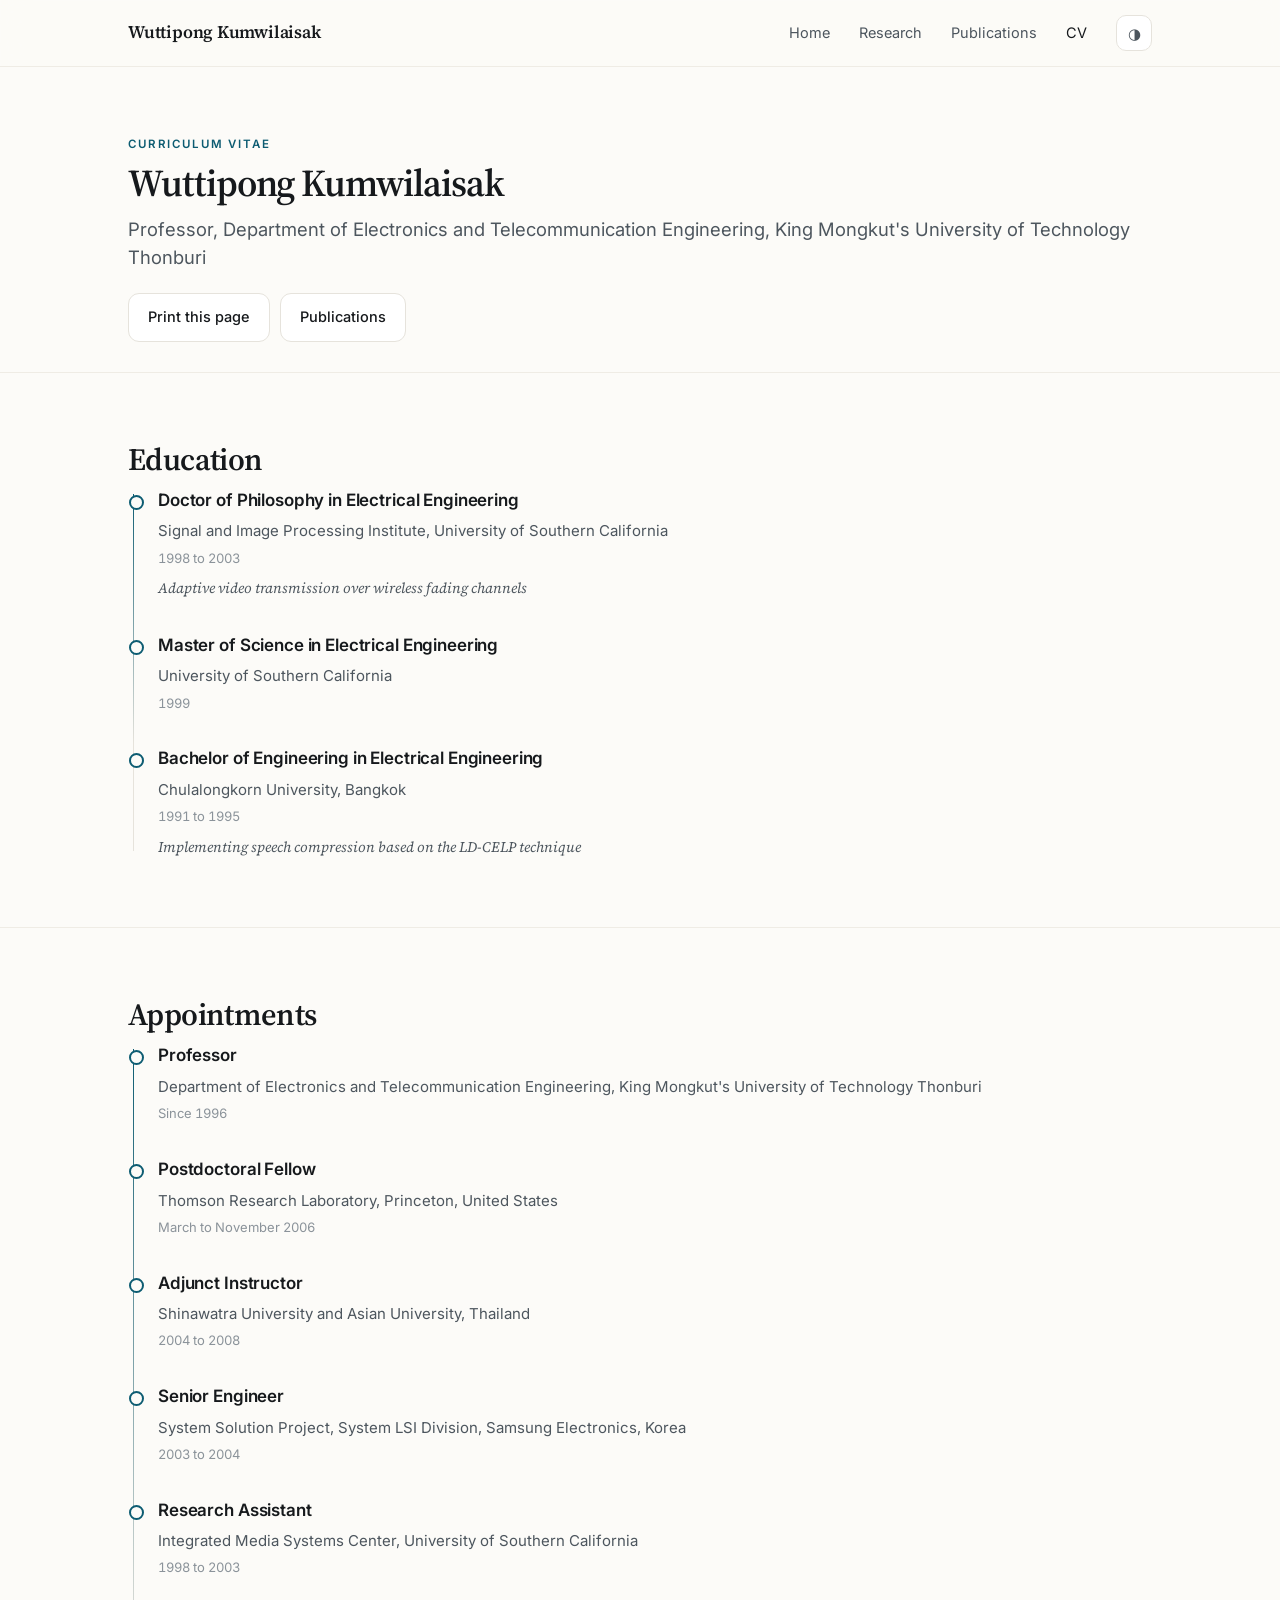
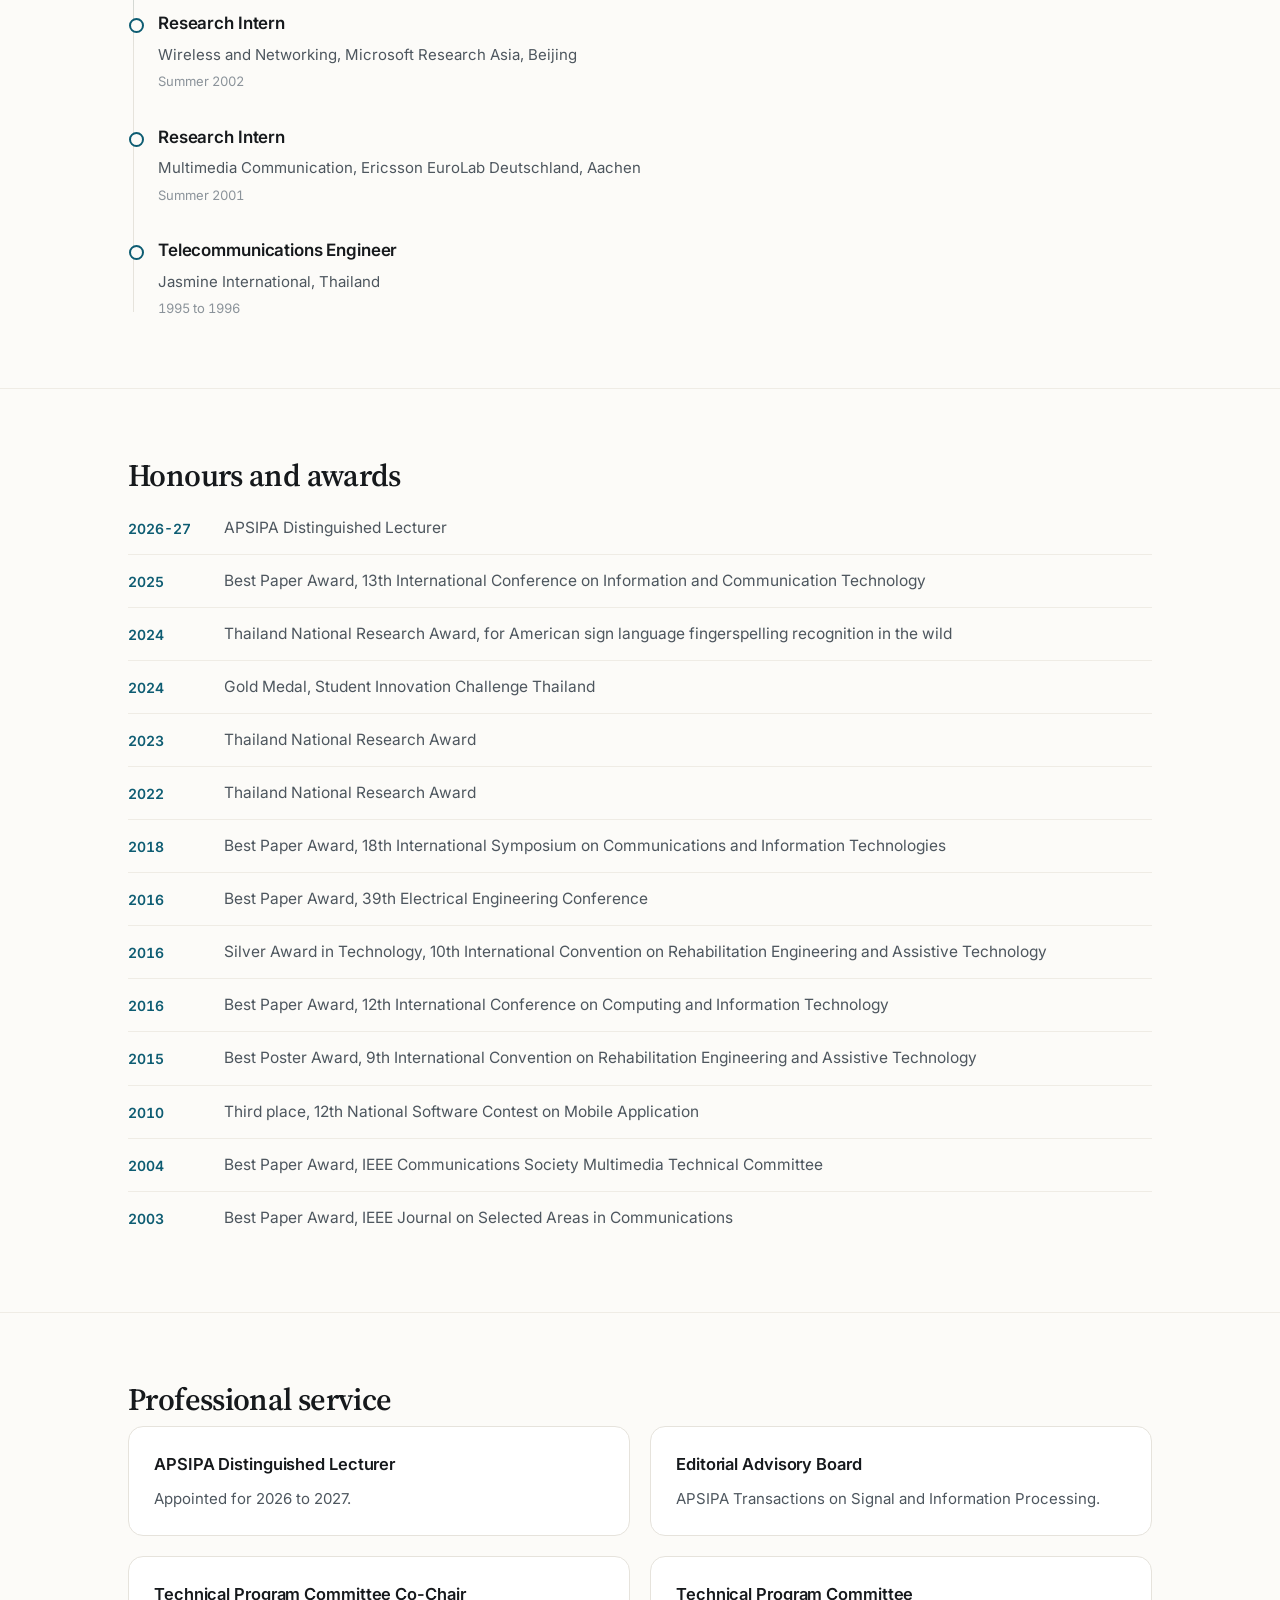
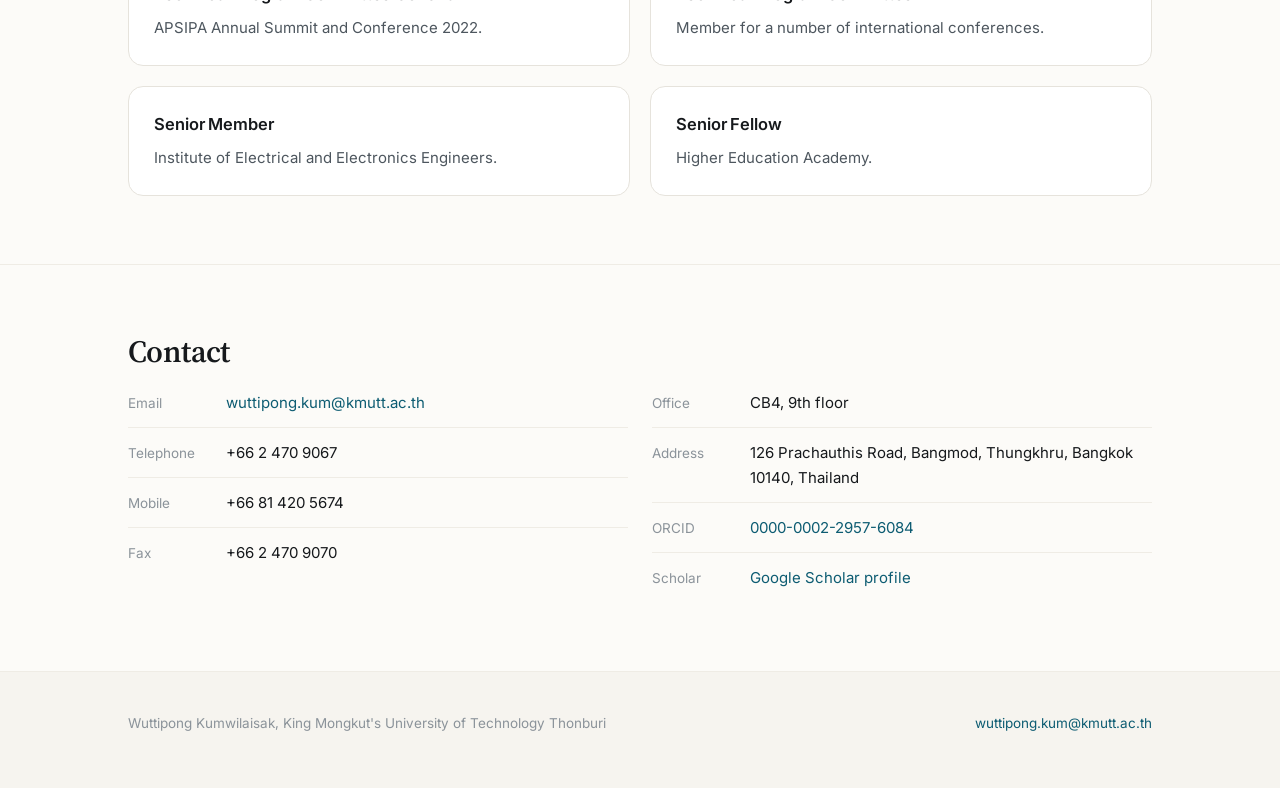
==== cv.html @ a3a4c325 "Personal academic website Four static pages with no build step. Home, research, publications and cur" ====
<!doctype html>
<html lang="en">
<head>
<meta charset="utf-8">
<meta name="viewport" content="width=device-width, initial-scale=1">
<meta name="author" content="Wuttipong Kumwilaisak">
<link rel="preconnect" href="https://fonts.googleapis.com">
<link rel="preconnect" href="https://fonts.gstatic.com" crossorigin>
<link href="https://fonts.googleapis.com/css2?family=Inter:wght@400;500;600&family=Source+Serif+4:opsz,wght@8..60,400;8..60,600&display=swap" rel="stylesheet">
<link rel="stylesheet" href="css/style.css">
<script src="js/site.js"></script>
<title>Curriculum vitae | Wuttipong Kumwilaisak</title>
<meta name="description" content="Education, appointments, honours and professional service of Wuttipong Kumwilaisak.">
</head>
<body>
<nav class="nav">
  <div class="wrap">
    <a class="brand" href="index.html">Wuttipong Kumwilaisak</a>
    <div class="menu">
      <a class="link" href="index.html">Home</a>
      <a class="link" href="research.html">Research</a>
      <a class="link" href="publications.html">Publications</a>
      <a class="link" href="cv.html">CV</a>
    </div>
    <button class="iconbtn navtoggle" aria-label="Menu">&#9776;</button>
    <button class="iconbtn" onclick="toggleTheme()" aria-label="Switch theme">&#9681;</button>
  </div>
</nav>

<section style="border-top:0;padding-bottom:30px">
  <div class="wrap">
    <div class="eyebrow">Curriculum vitae</div>
    <h1 style="font-size:38px;margin:10px 0 12px">Wuttipong Kumwilaisak</h1>
    <p class="role">Professor, Department of Electronics and Telecommunication Engineering,
    King Mongkut's University of Technology Thonburi</p>
    <div class="cta"><a class="btn" href="javascript:window.print()">Print this page</a>
      <a class="btn" href="publications.html">Publications</a></div>
  </div>
</section>

<section>
  <div class="wrap">
    <h2>Education</h2>
    <div class="tl">
      <div class="tl-item reveal"><h3>Doctor of Philosophy in Electrical Engineering</h3>
        <div class="where">Signal and Image Processing Institute, University of Southern California</div>
        <div class="when">1998 to 2003</div>
        <div class="note">Adaptive video transmission over wireless fading channels</div></div>
      <div class="tl-item reveal"><h3>Master of Science in Electrical Engineering</h3>
        <div class="where">University of Southern California</div><div class="when">1999</div></div>
      <div class="tl-item reveal"><h3>Bachelor of Engineering in Electrical Engineering</h3>
        <div class="where">Chulalongkorn University, Bangkok</div><div class="when">1991 to 1995</div>
        <div class="note">Implementing speech compression based on the LD-CELP technique</div></div>
    </div>
  </div>
</section>

<section>
  <div class="wrap">
    <h2>Appointments</h2>
    <div class="tl">
      <div class="tl-item reveal"><h3>Professor</h3>
        <div class="where">Department of Electronics and Telecommunication Engineering, King Mongkut's University of Technology Thonburi</div>
        <div class="when">Since 1996</div></div>
      <div class="tl-item reveal"><h3>Postdoctoral Fellow</h3>
        <div class="where">Thomson Research Laboratory, Princeton, United States</div>
        <div class="when">March to November 2006</div></div>
      <div class="tl-item reveal"><h3>Adjunct Instructor</h3>
        <div class="where">Shinawatra University and Asian University, Thailand</div>
        <div class="when">2004 to 2008</div></div>
      <div class="tl-item reveal"><h3>Senior Engineer</h3>
        <div class="where">System Solution Project, System LSI Division, Samsung Electronics, Korea</div>
        <div class="when">2003 to 2004</div></div>
      <div class="tl-item reveal"><h3>Research Assistant</h3>
        <div class="where">Integrated Media Systems Center, University of Southern California</div>
        <div class="when">1998 to 2003</div></div>
      <div class="tl-item reveal"><h3>Research Intern</h3>
        <div class="where">Wireless and Networking, Microsoft Research Asia, Beijing</div>
        <div class="when">Summer 2002</div></div>
      <div class="tl-item reveal"><h3>Research Intern</h3>
        <div class="where">Multimedia Communication, Ericsson EuroLab Deutschland, Aachen</div>
        <div class="when">Summer 2001</div></div>
      <div class="tl-item reveal"><h3>Telecommunications Engineer</h3>
        <div class="where">Jasmine International, Thailand</div><div class="when">1995 to 1996</div></div>
    </div>
  </div>
</section>

<section>
  <div class="wrap">
    <h2>Honours and awards</h2>
    <ul class="awards">
      <li><span class="yr">2026-27</span><span class="what">APSIPA Distinguished Lecturer</span></li>
      <li><span class="yr">2025</span><span class="what">Best Paper Award, 13th International Conference on Information and Communication Technology</span></li>
      <li><span class="yr">2024</span><span class="what">Thailand National Research Award, for American sign language fingerspelling recognition in the wild</span></li>
      <li><span class="yr">2024</span><span class="what">Gold Medal, Student Innovation Challenge Thailand</span></li>
      <li><span class="yr">2023</span><span class="what">Thailand National Research Award</span></li>
      <li><span class="yr">2022</span><span class="what">Thailand National Research Award</span></li>
      <li><span class="yr">2018</span><span class="what">Best Paper Award, 18th International Symposium on Communications and Information Technologies</span></li>
      <li><span class="yr">2016</span><span class="what">Best Paper Award, 39th Electrical Engineering Conference</span></li>
      <li><span class="yr">2016</span><span class="what">Silver Award in Technology, 10th International Convention on Rehabilitation Engineering and Assistive Technology</span></li>
      <li><span class="yr">2016</span><span class="what">Best Paper Award, 12th International Conference on Computing and Information Technology</span></li>
      <li><span class="yr">2015</span><span class="what">Best Poster Award, 9th International Convention on Rehabilitation Engineering and Assistive Technology</span></li>
      <li><span class="yr">2010</span><span class="what">Third place, 12th National Software Contest on Mobile Application</span></li>
      <li><span class="yr">2004</span><span class="what">Best Paper Award, IEEE Communications Society Multimedia Technical Committee</span></li>
      <li><span class="yr">2003</span><span class="what">Best Paper Award, IEEE Journal on Selected Areas in Communications</span></li>
    </ul>
  </div>
</section>

<section>
  <div class="wrap">
    <h2>Professional service</h2>
    <div class="grid2">
      <div class="card reveal"><h3>APSIPA Distinguished Lecturer</h3><p>Appointed for 2026 to 2027.</p></div>
      <div class="card reveal"><h3>Editorial Advisory Board</h3><p>APSIPA Transactions on Signal and Information Processing.</p></div>
      <div class="card reveal"><h3>Technical Program Committee Co-Chair</h3><p>APSIPA Annual Summit and Conference 2022.</p></div>
      <div class="card reveal"><h3>Technical Program Committee</h3><p>Member for a number of international conferences.</p></div>
      <div class="card reveal"><h3>Senior Member</h3><p>Institute of Electrical and Electronics Engineers.</p></div>
      <div class="card reveal"><h3>Senior Fellow</h3><p>Higher Education Academy.</p></div>
    </div>
  </div>
</section>

<section>
  <div class="wrap">
    <h2>Contact</h2>
    <div class="contact-grid">
      <div>
        <div class="kv"><span class="k">Email</span><span class="v"><a href="mailto:wuttipong.kum@kmutt.ac.th">wuttipong.kum@kmutt.ac.th</a></span></div>
        <div class="kv"><span class="k">Telephone</span><span class="v">+66 2 470 9067</span></div>
        <div class="kv"><span class="k">Mobile</span><span class="v">+66 81 420 5674</span></div>
        <div class="kv"><span class="k">Fax</span><span class="v">+66 2 470 9070</span></div>
      </div>
      <div>
        <div class="kv"><span class="k">Office</span><span class="v">CB4, 9th floor</span></div>
        <div class="kv"><span class="k">Address</span><span class="v">126 Prachauthis Road, Bangmod, Thungkhru, Bangkok 10140, Thailand</span></div>
        <div class="kv"><span class="k">ORCID</span><span class="v"><a href="https://orcid.org/0000-0002-2957-6084" target="_blank" rel="noopener">0000-0002-2957-6084</a></span></div>
        <div class="kv"><span class="k">Scholar</span><span class="v"><a href="https://scholar.google.com/citations?user=QSeweikAAAAJ&amp;hl=en" target="_blank" rel="noopener">Google Scholar profile</a></span></div>
      </div>
    </div>
  </div>
</section>

<footer>
  <div class="wrap">
    <span>Wuttipong Kumwilaisak, King Mongkut's University of Technology Thonburi</span>
    <span><a href="mailto:wuttipong.kum@kmutt.ac.th">wuttipong.kum@kmutt.ac.th</a></span>
  </div>
</footer>

</body>
</html>
---- css/style.css ----
/* Wuttipong Kumwilaisak, personal academic site.
   Editorial in feel. One accent colour, a warm paper ground, hairline rules,
   and type that carries the hierarchy so the page needs very little decoration. */

:root {
  --paper:      #fcfbf8;
  --paper-2:    #f6f4ef;
  --surface:    #ffffff;
  --ink:        #16191c;
  --ink-2:      #4d565e;
  --ink-3:      #8b939a;
  --rule:       #e6e3dc;
  --rule-soft:  #efece5;
  --accent:     #0d5c72;
  --accent-2:   #a8601f;
  --accent-wash:#eaf2f5;
  --serif: "Source Serif 4", Charter, Georgia, "Times New Roman", serif;
  --sans:  Inter, -apple-system, BlinkMacSystemFont, "Segoe UI", Roboto, sans-serif;
  --maxw: 1080px;
  --ease: cubic-bezier(.2,.8,.2,1);
}
@media (prefers-color-scheme: dark) {
  :root:not([data-theme="light"]) {
    --paper:#0e1113; --paper-2:#131719; --surface:#161a1d; --ink:#f0f2f3; --ink-2:#aeb7bd;
    --ink-3:#7e8790; --rule:#242a2e; --rule-soft:#1d2225; --accent:#74bcd8; --accent-2:#dda45f;
    --accent-wash:#132630;
  }
}
[data-theme="dark"] {
  --paper:#0e1113; --paper-2:#131719; --surface:#161a1d; --ink:#f0f2f3; --ink-2:#aeb7bd;
  --ink-3:#7e8790; --rule:#242a2e; --rule-soft:#1d2225; --accent:#74bcd8; --accent-2:#dda45f;
  --accent-wash:#132630;
}

* { box-sizing: border-box; }
html { scroll-behavior: smooth; scroll-padding-top: 84px; -webkit-text-size-adjust: 100%; }
body {
  margin: 0; background: var(--paper); color: var(--ink);
  font-family: var(--sans); font-size: 16.5px; line-height: 1.68;
  -webkit-font-smoothing: antialiased; text-rendering: optimizeLegibility;
}
::selection { background: var(--accent-wash); color: var(--ink); }
a { color: var(--accent); text-decoration: none; transition: color .18s ease; }
a:hover { text-decoration: underline; text-underline-offset: 3px; text-decoration-thickness: 1px; }
img { max-width: 100%; }
.wrap { max-width: var(--maxw); margin: 0 auto; padding: 0 28px; }

/* ---------- navigation ---------- */
.nav {
  position: sticky; top: 0; z-index: 60;
  background: color-mix(in srgb, var(--paper) 88%, transparent);
  backdrop-filter: saturate(180%) blur(14px);
  border-bottom: 1px solid var(--rule-soft);
}
.nav .wrap { display: flex; align-items: center; gap: 6px; height: 66px; }
.nav .brand {
  font-family: var(--serif); font-weight: 600; font-size: 17.5px;
  letter-spacing: -.012em; margin-right: auto; color: var(--ink);
}
.nav .brand:hover { text-decoration: none; color: var(--accent); }
.nav .menu { display: flex; gap: 3px; margin-right: 10px; }
.nav a.link {
  color: var(--ink-2); font-size: 14.5px; padding: 8px 13px; border-radius: 9px;
  position: relative; transition: color .18s ease, background .18s ease;
}
.nav a.link:hover { color: var(--ink); background: var(--paper-2); text-decoration: none; }
.iconbtn {
  border: 1px solid var(--rule); background: var(--surface); color: var(--ink-2);
  width: 36px; height: 36px; border-radius: 10px; cursor: pointer; font-size: 15px;
  line-height: 1; transition: all .18s ease; font-family: inherit;
}
.iconbtn:hover { color: var(--ink); border-color: var(--ink-3); transform: translateY(-1px); }
.navtoggle { display: none; }

/* ---------- hero ---------- */
.hero { position: relative; padding: 84px 0 62px; overflow: hidden; }
.hero::before {
  content: ""; position: absolute; inset: 0; pointer-events: none; opacity: .5;
  background:
    radial-gradient(680px 300px at 12% -8%, var(--accent-wash), transparent 62%),
    radial-gradient(520px 260px at 96% 8%, color-mix(in srgb, var(--accent-2) 9%, transparent), transparent 60%);
}
.hero .wrap { position: relative; }
.hero-grid { display: grid; grid-template-columns: 1fr 262px; gap: 62px; align-items: start; }
.eyebrow {
  color: var(--accent); font-size: 11.5px; font-weight: 600;
  letter-spacing: .16em; text-transform: uppercase;
}
h1 {
  font-family: var(--serif); font-size: clamp(38px, 6vw, 58px); line-height: 1.04;
  letter-spacing: -.028em; margin: 14px 0 8px; font-weight: 600;
}
.role { font-size: 18.5px; color: var(--ink-2); margin: 0 0 22px; line-height: 1.5; }
.lede {
  font-family: var(--serif); font-size: 19.5px; line-height: 1.62;
  color: var(--ink-2); max-width: 58ch; margin: 0 0 26px;
}
.pills { display: flex; flex-wrap: wrap; gap: 8px; margin-bottom: 24px; }
.pill {
  font-size: 12.5px; padding: 5px 13px; border-radius: 999px; font-weight: 500;
  background: var(--accent-wash); color: var(--accent); border: 1px solid transparent;
}
.pill.quiet { background: transparent; border-color: var(--rule); color: var(--ink-2); }
.pill.tabular { font-variant-numeric: tabular-nums; }
.cta { display: flex; flex-wrap: wrap; gap: 10px; }
.btn {
  display: inline-flex; align-items: center; gap: 8px; padding: 11px 19px; border-radius: 11px;
  font-size: 14.5px; font-weight: 500; border: 1px solid var(--rule);
  background: var(--surface); color: var(--ink); transition: all .2s ease;
}
.btn:hover { border-color: var(--ink-3); text-decoration: none; transform: translateY(-1px);
  box-shadow: 0 6px 18px rgba(20,24,29,.07); }
.btn.primary { background: var(--accent); border-color: var(--accent); color: #fff; }
.btn.primary:hover { filter: brightness(1.1); box-shadow: 0 8px 22px color-mix(in srgb, var(--accent) 30%, transparent); }
.portrait {
  position: relative; width: 100%; aspect-ratio: 1/1.14; border-radius: 16px; overflow: hidden;
  border: 1px solid var(--rule); background: var(--paper-2);
  box-shadow: 0 1px 2px rgba(20,24,29,.05), 0 18px 44px rgba(20,24,29,.10);
}
.portrait img { width: 100%; height: 100%; object-fit: cover; display: block;
  filter: saturate(.96) contrast(1.02); }
.portrait::after {
  content: ""; position: absolute; inset: 0; pointer-events: none;
  box-shadow: inset 0 0 0 1px rgba(255,255,255,.16);
  background: linear-gradient(180deg, transparent 62%, rgba(13,92,114,.10));
}

/* ---------- sections ---------- */
section { padding: 68px 0; position: relative; }
section + section { border-top: 1px solid var(--rule-soft); }
.sechead { margin-bottom: 34px; max-width: 62ch; }
h2 {
  font-family: var(--serif); font-size: clamp(25px, 3.2vw, 31px); letter-spacing: -.02em;
  margin: 0 0 8px; font-weight: 600; line-height: 1.2;
}
.sub { color: var(--ink-3); font-size: 15px; margin: 0; }
.prose { max-width: 68ch; color: var(--ink-2); font-size: 16.5px; }
.prose p { margin: 0 0 16px; }

/* ---------- cards ---------- */
.grid2 { display: grid; grid-template-columns: repeat(2, 1fr); gap: 20px; }
.grid3 { display: grid; grid-template-columns: repeat(3, 1fr); gap: 20px; }
.card {
  background: var(--surface); border: 1px solid var(--rule); border-radius: 15px;
  padding: 24px 25px; transition: transform .22s ease, box-shadow .22s ease, border-color .22s ease;
  position: relative; overflow: hidden;
}
.card::before {
  content: ""; position: absolute; left: 0; top: 0; bottom: 0; width: 3px;
  background: var(--accent); opacity: 0; transition: opacity .22s ease;
}
.card:hover { transform: translateY(-3px); border-color: color-mix(in srgb, var(--accent) 32%, var(--rule));
  box-shadow: 0 10px 30px rgba(20,24,29,.09); }
.card:hover::before { opacity: 1; }
.card h3 { font-size: 16.5px; margin: 0 0 7px; font-weight: 600; letter-spacing: -.006em; }
.card p { margin: 0; color: var(--ink-2); font-size: 15px; }
.card .num {
  font-family: var(--serif); font-size: 13px; color: var(--accent);
  display: block; margin-bottom: 9px; font-variant-numeric: tabular-nums;
}

/* ---------- stat band ---------- */
.stats { display: grid; grid-template-columns: repeat(4, 1fr); gap: 1px; background: var(--rule);
  border: 1px solid var(--rule); border-radius: 15px; overflow: hidden; }
.stat { background: var(--surface); padding: 22px 20px; text-align: center; }
.stat .v { font-family: var(--serif); font-size: 30px; font-weight: 600; letter-spacing: -.02em;
  font-variant-numeric: tabular-nums; line-height: 1.1; }
.stat .l { color: var(--ink-3); font-size: 12.5px; margin-top: 5px; letter-spacing: .04em; text-transform: uppercase; }

/* ---------- timeline ---------- */
.tl { position: relative; padding-left: 30px; }
.tl::before { content: ""; position: absolute; left: 5px; top: 8px; bottom: 8px; width: 1px;
  background: linear-gradient(180deg, var(--accent), var(--rule) 70%); }
.tl-item { position: relative; padding: 0 0 30px; }
.tl-item:last-child { padding-bottom: 0; }
.tl-item::before {
  content: ""; position: absolute; left: -29px; top: 9px; width: 11px; height: 11px;
  border-radius: 50%; background: var(--paper); border: 2px solid var(--accent);
  transition: transform .2s ease;
}
.tl-item:hover::before { transform: scale(1.25); }
.tl-item h3 { font-size: 17px; margin: 0 0 4px; font-weight: 600; letter-spacing: -.008em; }
.tl-item .where { color: var(--ink-2); font-size: 15px; }
.tl-item .when { color: var(--ink-3); font-size: 13px; margin-top: 4px; font-variant-numeric: tabular-nums; }
.tl-item .note { color: var(--ink-2); font-size: 14.5px; margin-top: 7px; font-family: var(--serif); font-style: italic; }

/* ---------- publications ---------- */
.pubbar { display: flex; flex-wrap: wrap; gap: 9px; align-items: center; margin-bottom: 10px;
  position: sticky; top: 66px; background: var(--paper); padding: 14px 0; z-index: 30; }
.pubbar input {
  flex: 1 1 250px; min-width: 190px; padding: 11px 15px; border-radius: 11px;
  border: 1px solid var(--rule); background: var(--surface); color: var(--ink);
  font-size: 14.5px; font-family: inherit; transition: border-color .18s ease;
}
.pubbar input::placeholder { color: var(--ink-3); }
.pubbar input:focus { outline: none; border-color: var(--accent);
  box-shadow: 0 0 0 3px color-mix(in srgb, var(--accent) 14%, transparent); }
.chip {
  padding: 8px 14px; border-radius: 999px; border: 1px solid var(--rule); background: var(--surface);
  color: var(--ink-2); font-size: 13.5px; cursor: pointer; font-family: inherit; transition: all .18s ease;
}
.chip:hover { border-color: var(--ink-3); color: var(--ink); }
.chip.on { background: var(--accent); border-color: var(--accent); color: #fff; }
.count { color: var(--ink-3); font-size: 13.5px; margin-left: auto; font-variant-numeric: tabular-nums; }
.pub { display: flex; gap: 20px; padding: 19px 0; border-bottom: 1px solid var(--rule-soft);
  transition: background .18s ease; }
.pub:last-child { border-bottom: 0; }
.pub:hover { background: color-mix(in srgb, var(--paper-2) 60%, transparent); }
.pub .n { color: var(--accent); font-size: 13px; font-weight: 600; font-variant-numeric: tabular-nums;
  min-width: 38px; padding-top: 3px; }
.pub .body { flex: 1; min-width: 0; }
.pub .t { font-size: 16px; font-weight: 500; margin: 0 0 4px; line-height: 1.45; letter-spacing: -.006em; }
.pub .a { color: var(--ink-2); font-size: 14.5px; margin: 0 0 4px; }
.pub .v { color: var(--ink-3); font-size: 14px; font-family: var(--serif); font-style: italic; margin: 0; }
.pub .tags { margin-top: 9px; display: flex; gap: 6px; flex-wrap: wrap; }
.tag { font-size: 11.5px; padding: 3px 9px; border-radius: 6px; background: var(--accent-wash);
  color: var(--accent); font-weight: 500; }
.tag.award { background: color-mix(in srgb, var(--accent-2) 16%, transparent); color: var(--accent-2); }

/* ---------- awards ---------- */
.awards { list-style: none; padding: 0; margin: 0; }
.awards li { display: flex; gap: 18px; padding: 13px 0; border-bottom: 1px solid var(--rule-soft);
  font-size: 15.5px; transition: padding-left .2s ease; }
.awards li:last-child { border-bottom: 0; }
.awards li:hover { padding-left: 6px; }
.awards .yr { color: var(--accent); font-weight: 600; font-variant-numeric: tabular-nums;
  min-width: 78px; font-size: 14px; padding-top: 2px; }
.awards .what { color: var(--ink-2); }

/* ---------- contact ---------- */
.contact-grid { display: grid; grid-template-columns: repeat(2, 1fr); gap: 24px; }
.kv { display: flex; gap: 14px; padding: 12px 0; border-bottom: 1px solid var(--rule-soft); font-size: 15px; }
.kv:last-child { border-bottom: 0; }
.kv .k { color: var(--ink-3); min-width: 84px; font-size: 13.5px; padding-top: 2px; }
.kv .v { color: var(--ink); }

footer { padding: 40px 0 54px; color: var(--ink-3); font-size: 13.5px;
  border-top: 1px solid var(--rule-soft); background: var(--paper-2); }
footer .wrap { display: flex; flex-wrap: wrap; gap: 14px; align-items: center; justify-content: space-between; }

/* ---------- entrance ---------- */
.reveal { opacity: 0; transform: translateY(14px); }
.reveal.in { opacity: 1; transform: none; transition: opacity .6s ease, transform .6s cubic-bezier(.2,.8,.2,1); }
@media (prefers-reduced-motion: reduce) {
  * { transition: none !important; animation: none !important; scroll-behavior: auto !important; }
  .reveal { opacity: 1; transform: none; }
}

/* ---------- responsive ---------- */
@media (max-width: 940px) {
  .hero-grid { grid-template-columns: 1fr; gap: 34px; }
  .portrait { max-width: 208px; }
  .grid2, .grid3, .contact-grid { grid-template-columns: 1fr; }
  .stats { grid-template-columns: repeat(2, 1fr); }
  .nav .menu {
    display: none; position: absolute; top: 66px; left: 0; right: 0; flex-direction: column;
    background: var(--surface); border-bottom: 1px solid var(--rule); padding: 12px 18px; gap: 2px;
    box-shadow: 0 14px 34px rgba(20,24,29,.10);
  }
  .nav .menu.open { display: flex; }
  .navtoggle { display: inline-block; }
  .pubbar { position: static; }
  section { padding: 52px 0; }
  .hero { padding: 56px 0 46px; }
}
@media print {
  .nav, .cta, .pubbar, footer, .iconbtn, .hero::before { display: none; }
  body { background: #fff; font-size: 10.5pt; color: #000; }
  section { padding: 14px 0; border-top: 1px solid #ddd; }
  .card, .portrait { box-shadow: none; }
  a { color: #000; text-decoration: none; }
}
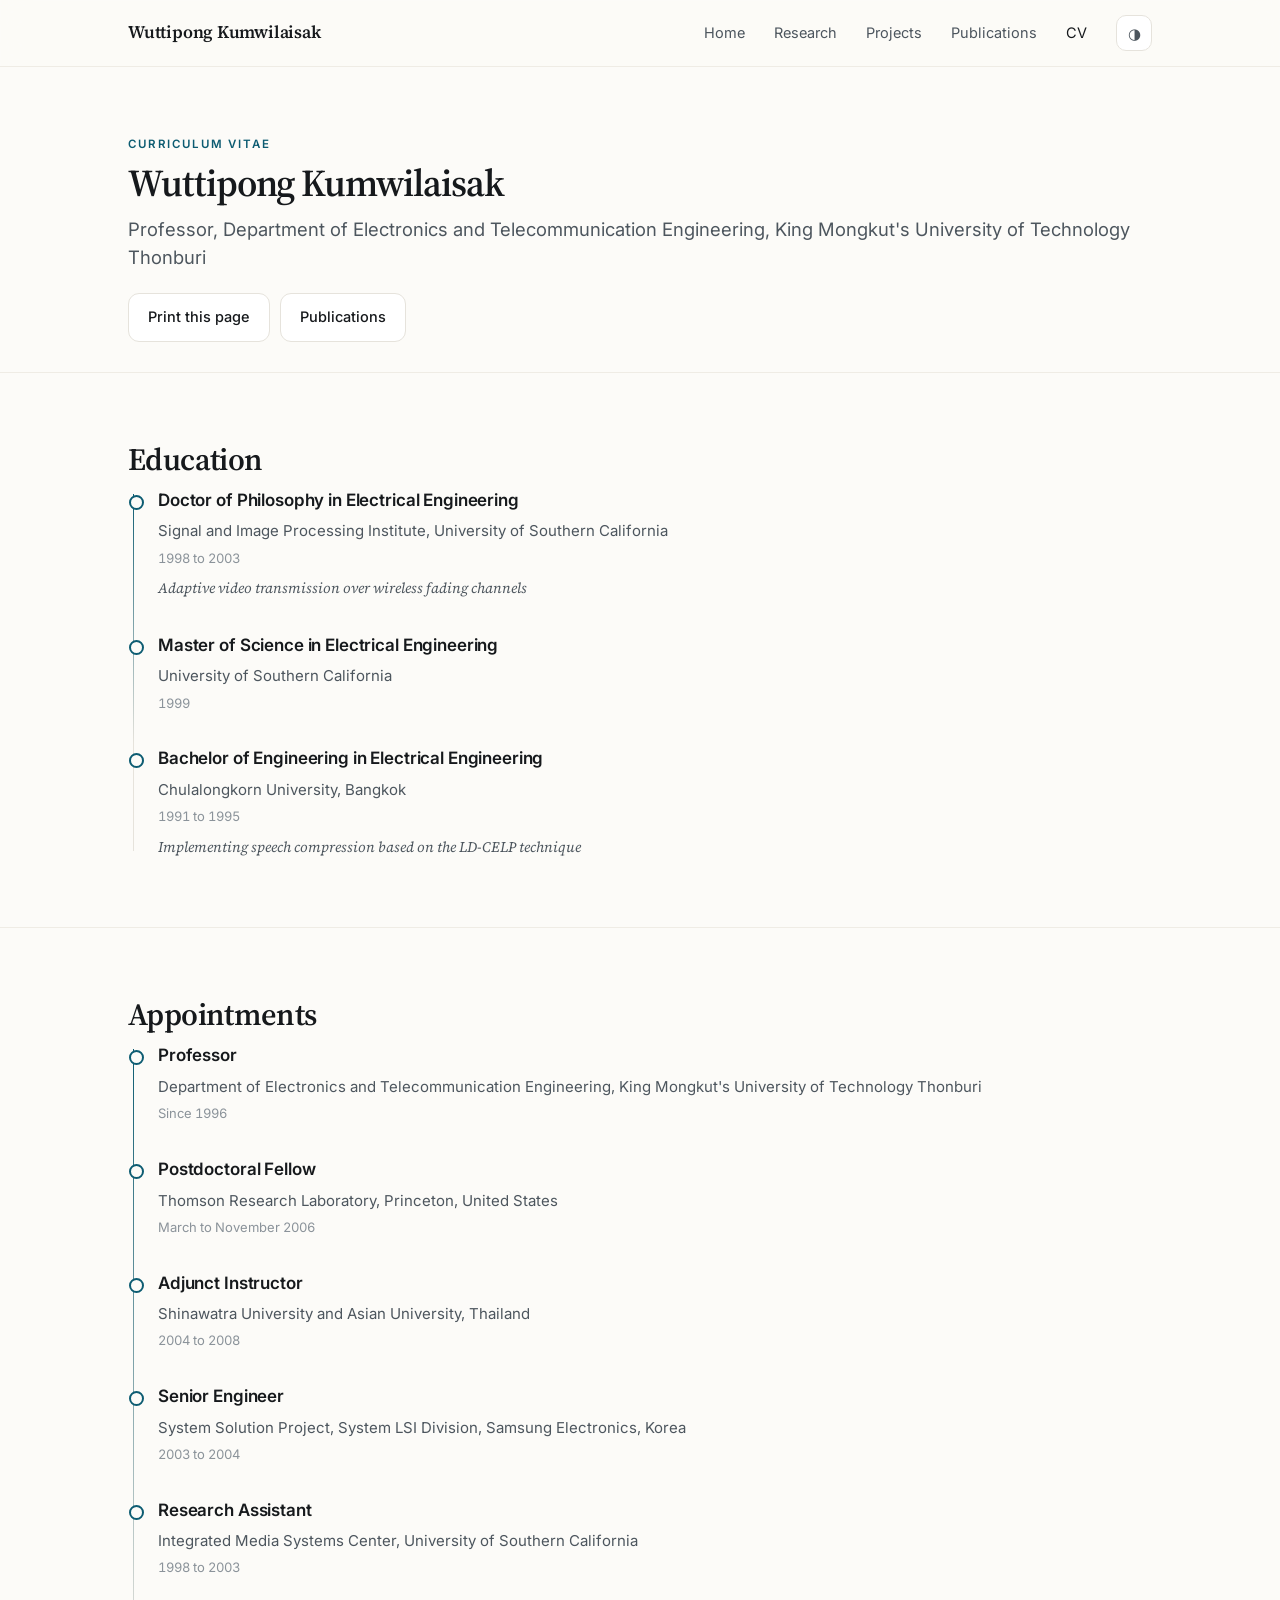
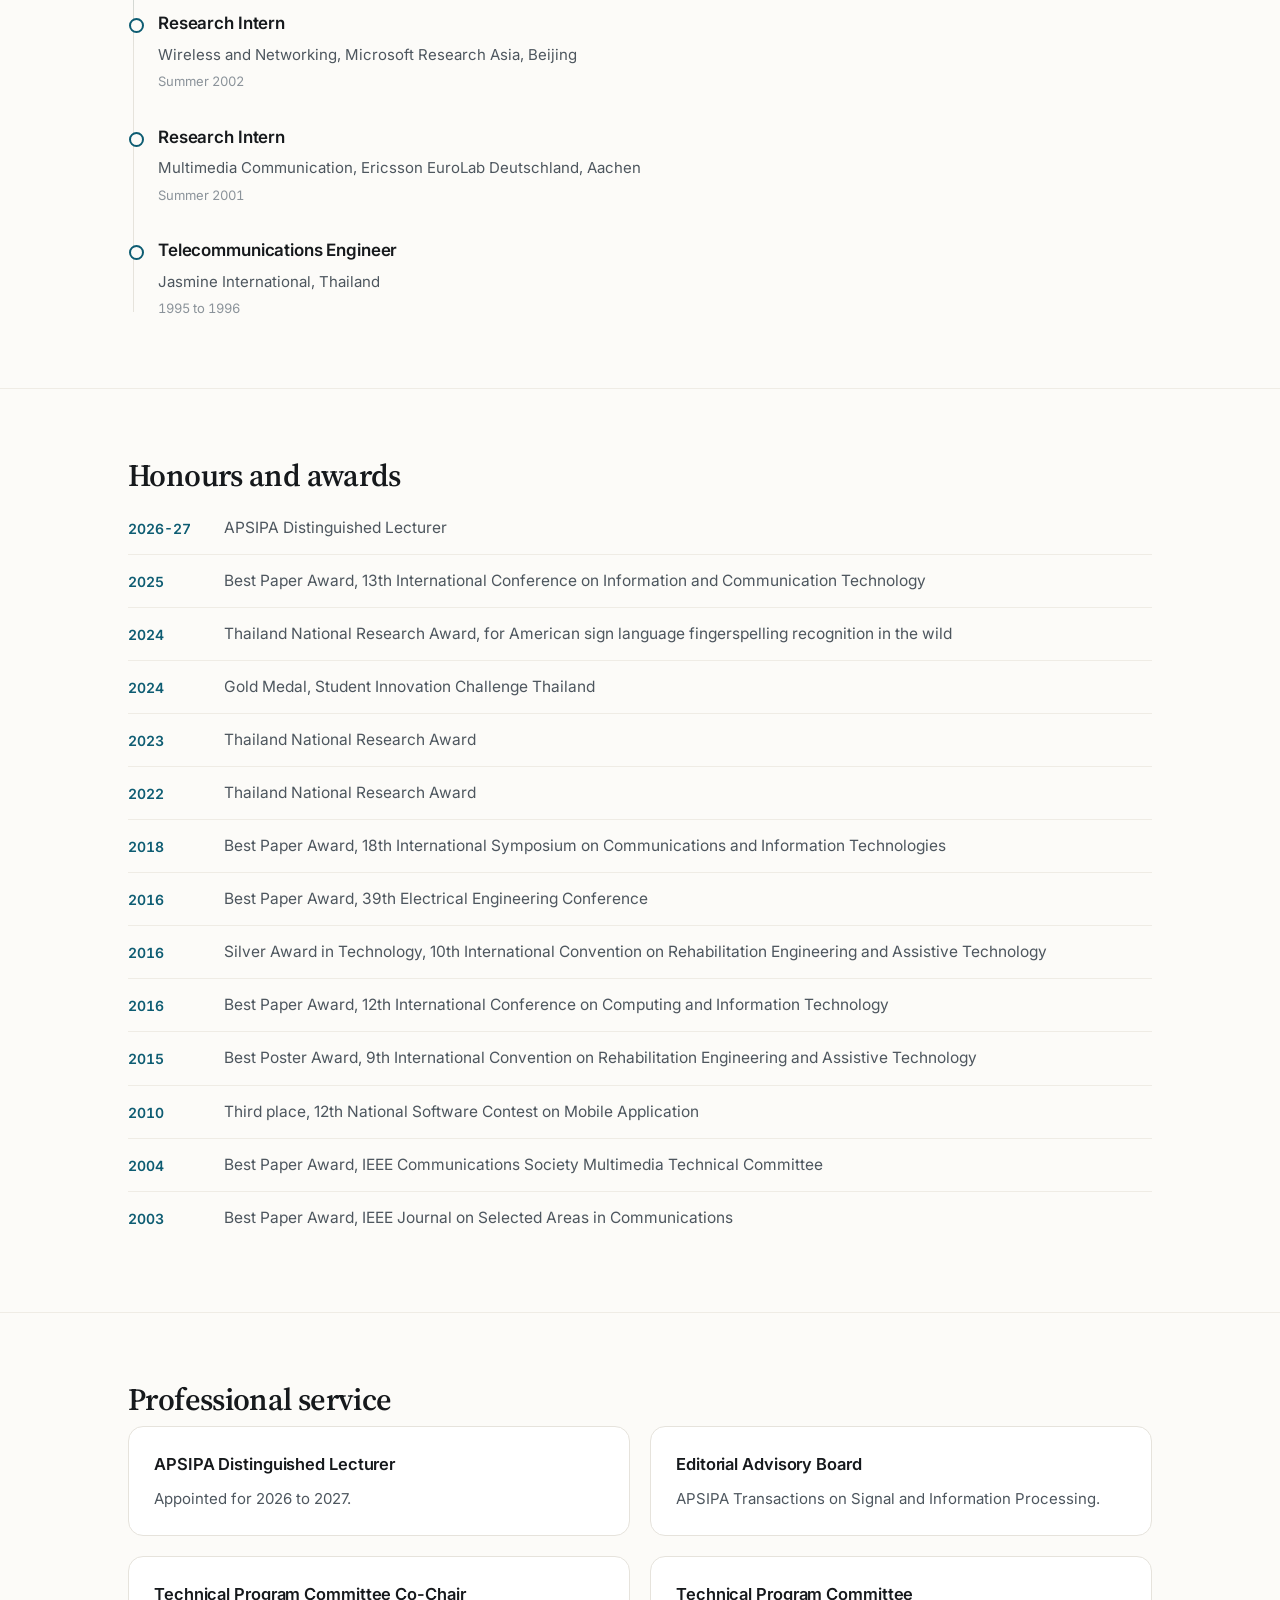
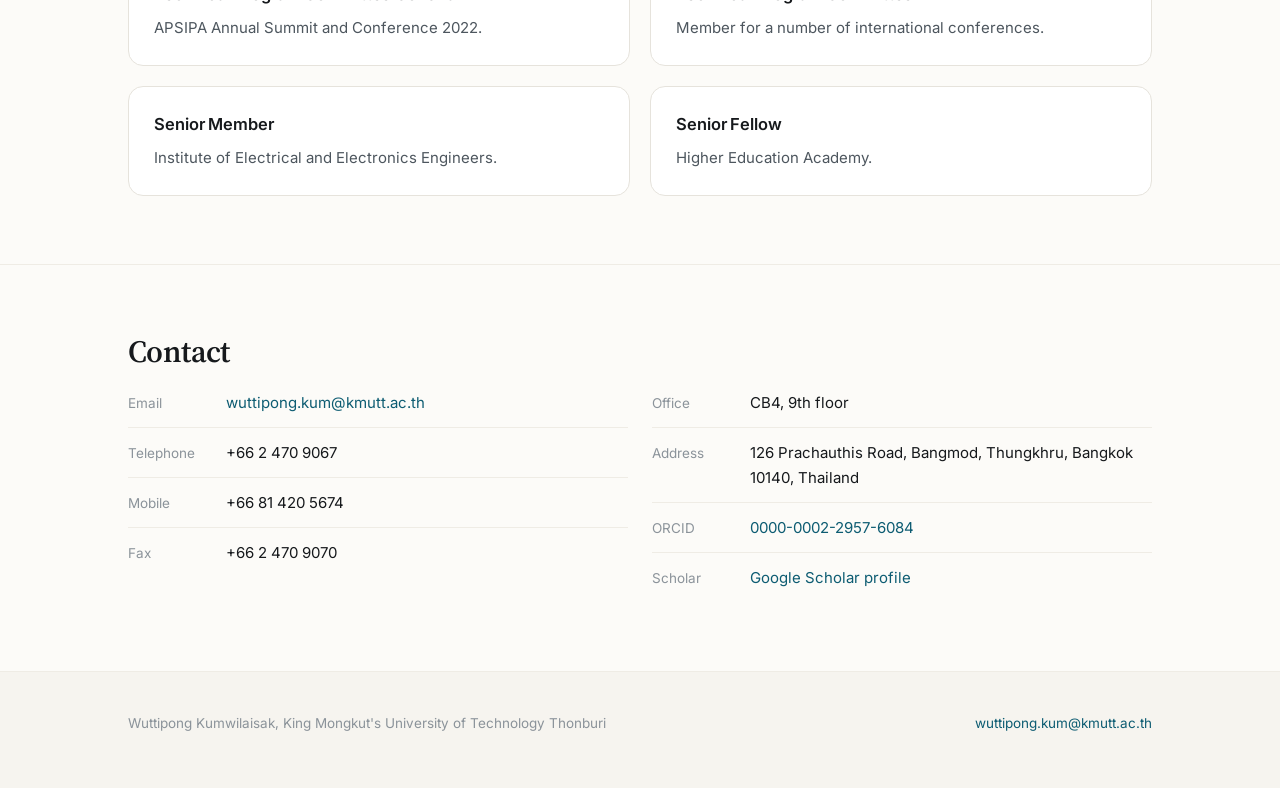
==== commit 022ea872: "Add a projects page covering the funded work from 2005 to 2027 Seventeen distinct projects drawn fro" ====
--- a/cv.html
+++ b/cv.html
@@ -19,6 +19,7 @@
     <div class="menu">
       <a class="link" href="index.html">Home</a>
       <a class="link" href="research.html">Research</a>
+      <a class="link" href="projects.html">Projects</a>
       <a class="link" href="publications.html">Publications</a>
       <a class="link" href="cv.html">CV</a>
     </div>
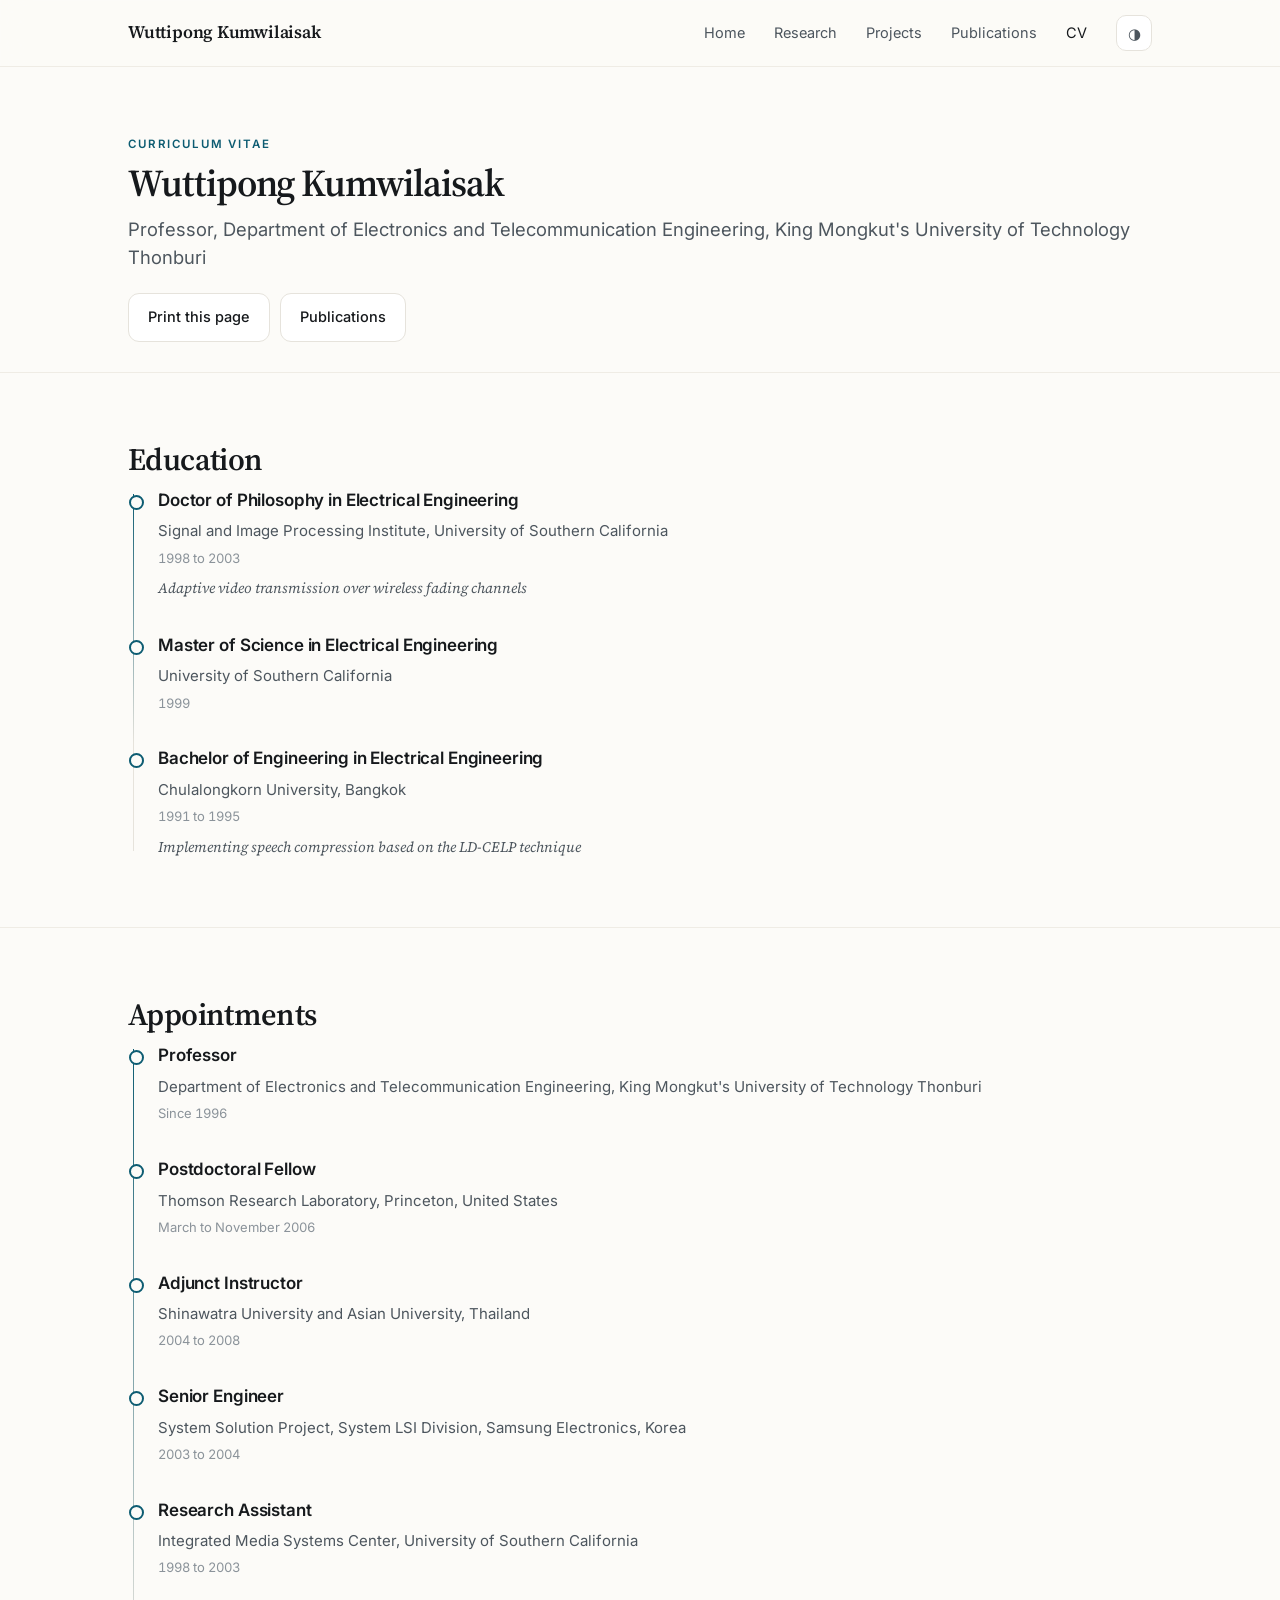
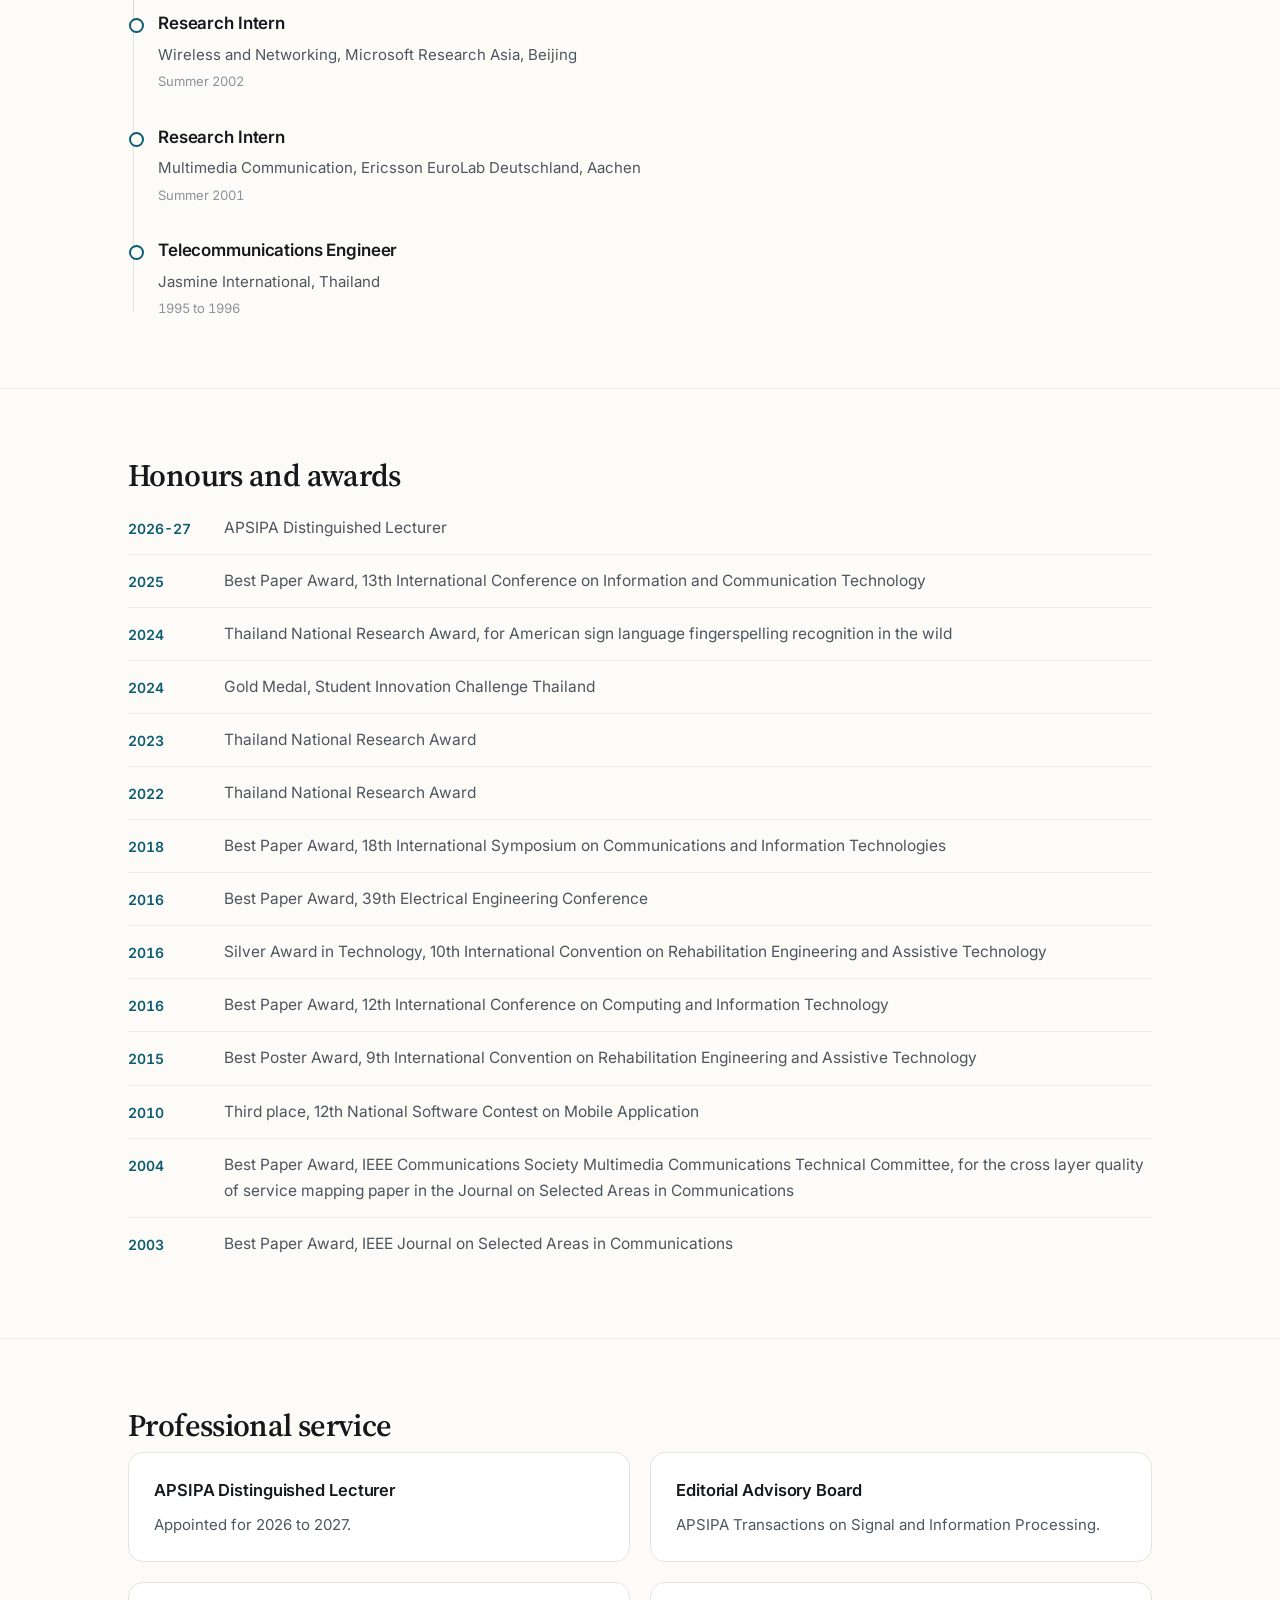
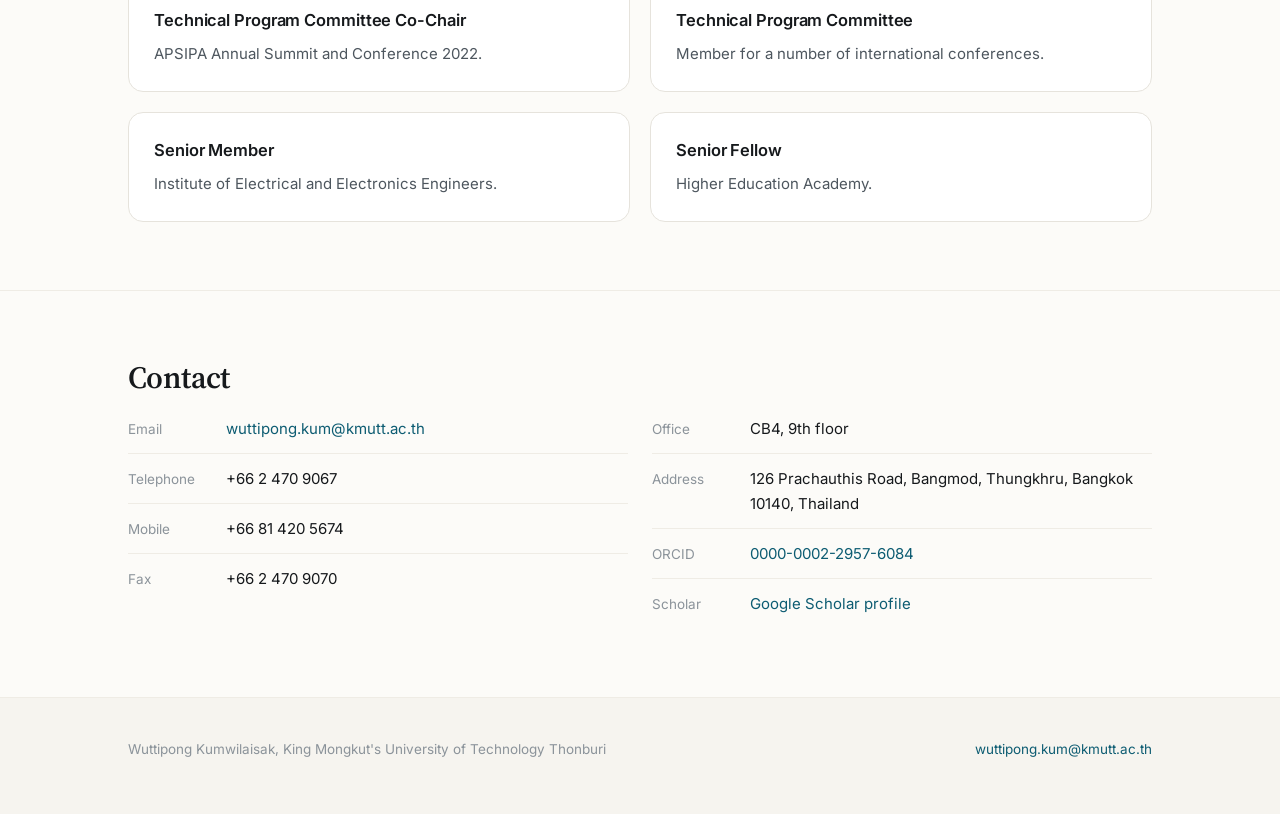
==== commit d8ef648e: "Name the body that gave the best paper award The selected work showed a bare Best Paper Award tag on" ====
--- a/cv.html
+++ b/cv.html
@@ -103,7 +103,7 @@
       <li><span class="yr">2016</span><span class="what">Best Paper Award, 12th International Conference on Computing and Information Technology</span></li>
       <li><span class="yr">2015</span><span class="what">Best Poster Award, 9th International Convention on Rehabilitation Engineering and Assistive Technology</span></li>
       <li><span class="yr">2010</span><span class="what">Third place, 12th National Software Contest on Mobile Application</span></li>
-      <li><span class="yr">2004</span><span class="what">Best Paper Award, IEEE Communications Society Multimedia Technical Committee</span></li>
+      <li><span class="yr">2004</span><span class="what">Best Paper Award, IEEE Communications Society Multimedia Communications Technical Committee, for the cross layer quality of service mapping paper in the Journal on Selected Areas in Communications</span></li>
       <li><span class="yr">2003</span><span class="what">Best Paper Award, IEEE Journal on Selected Areas in Communications</span></li>
     </ul>
   </div>
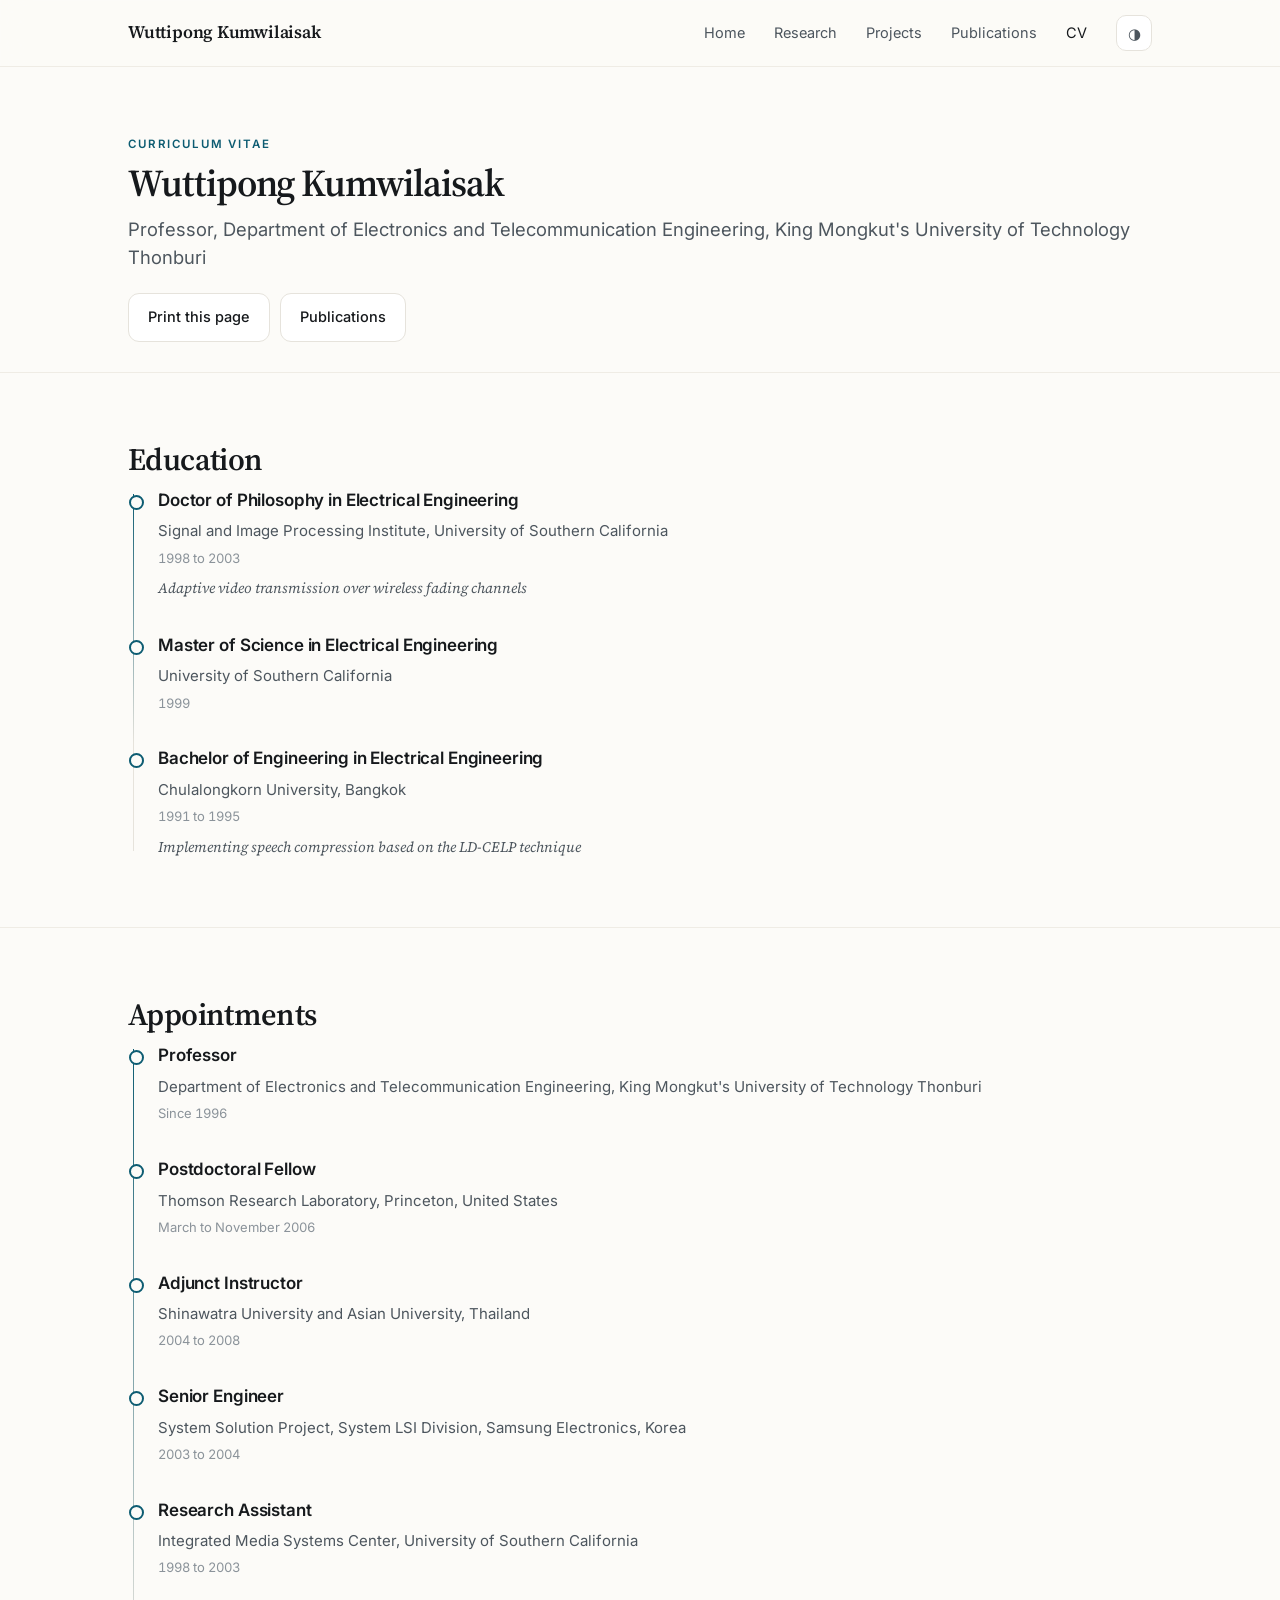
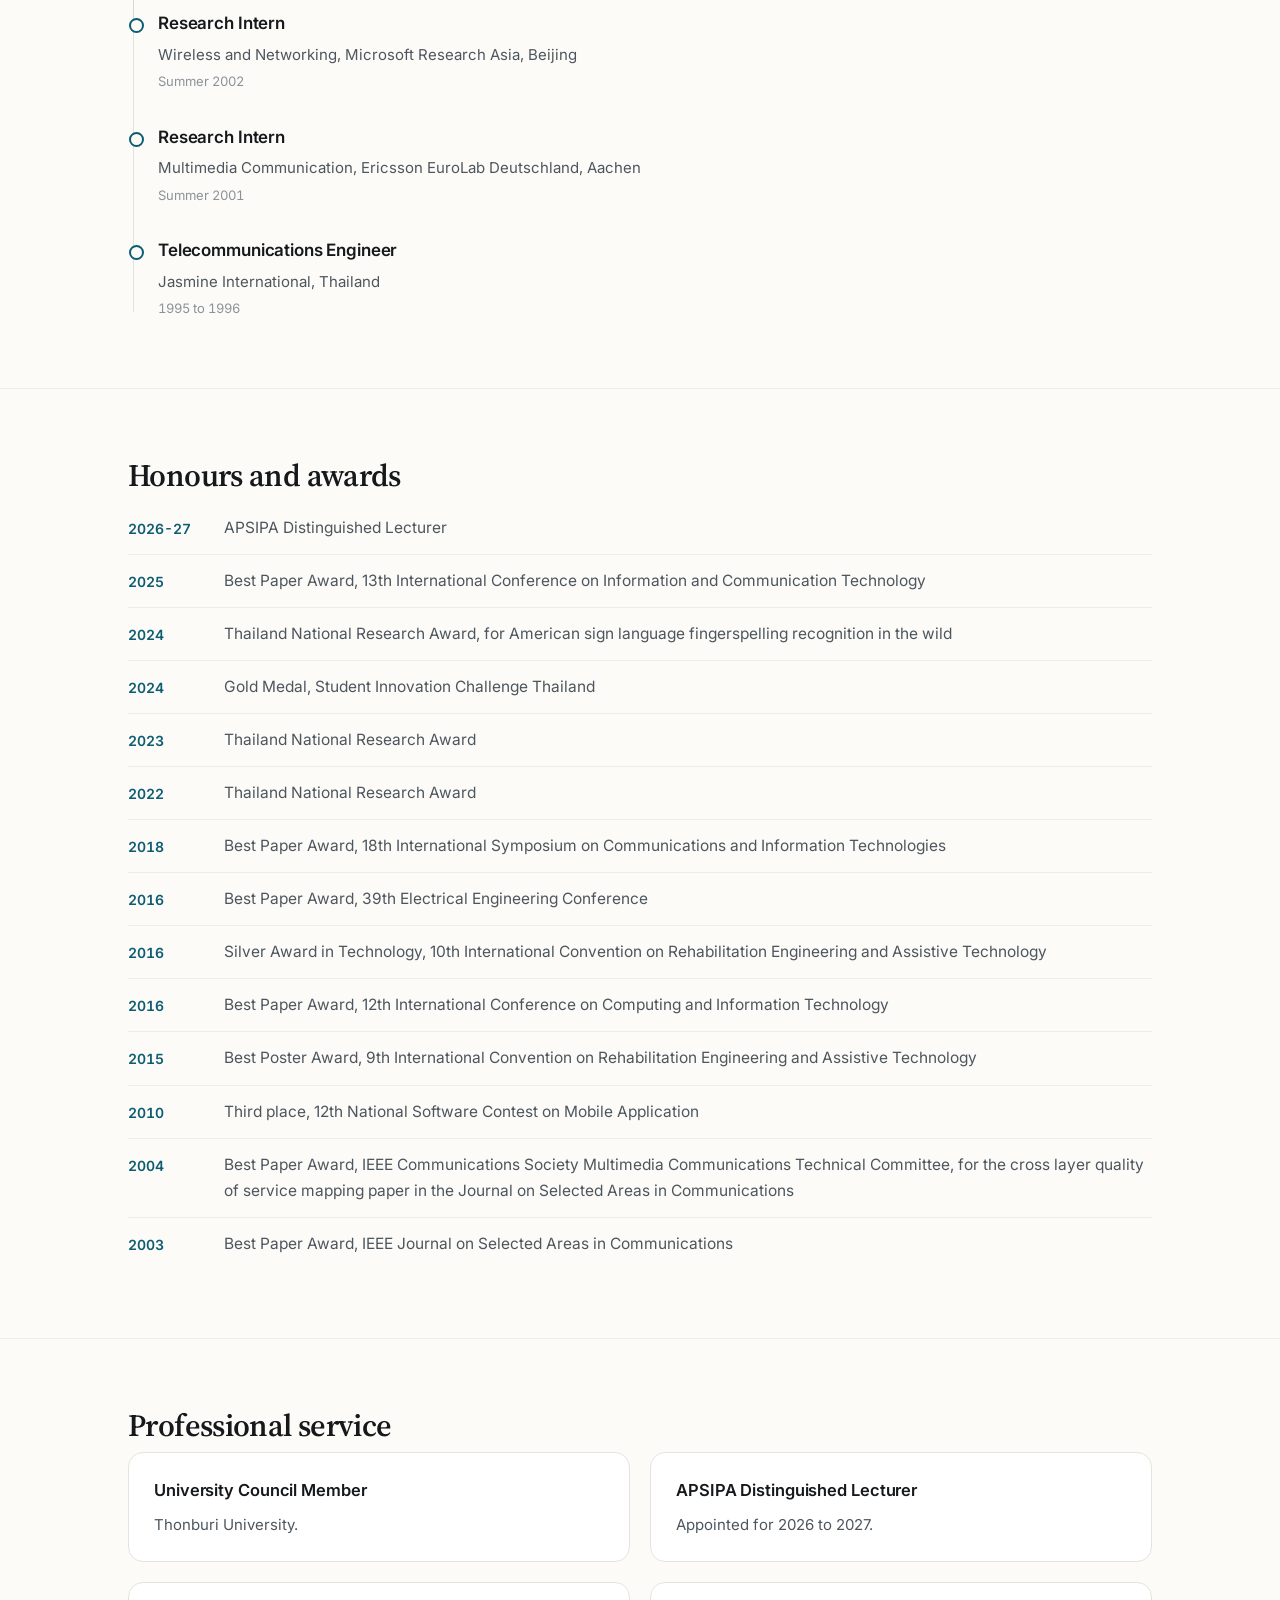
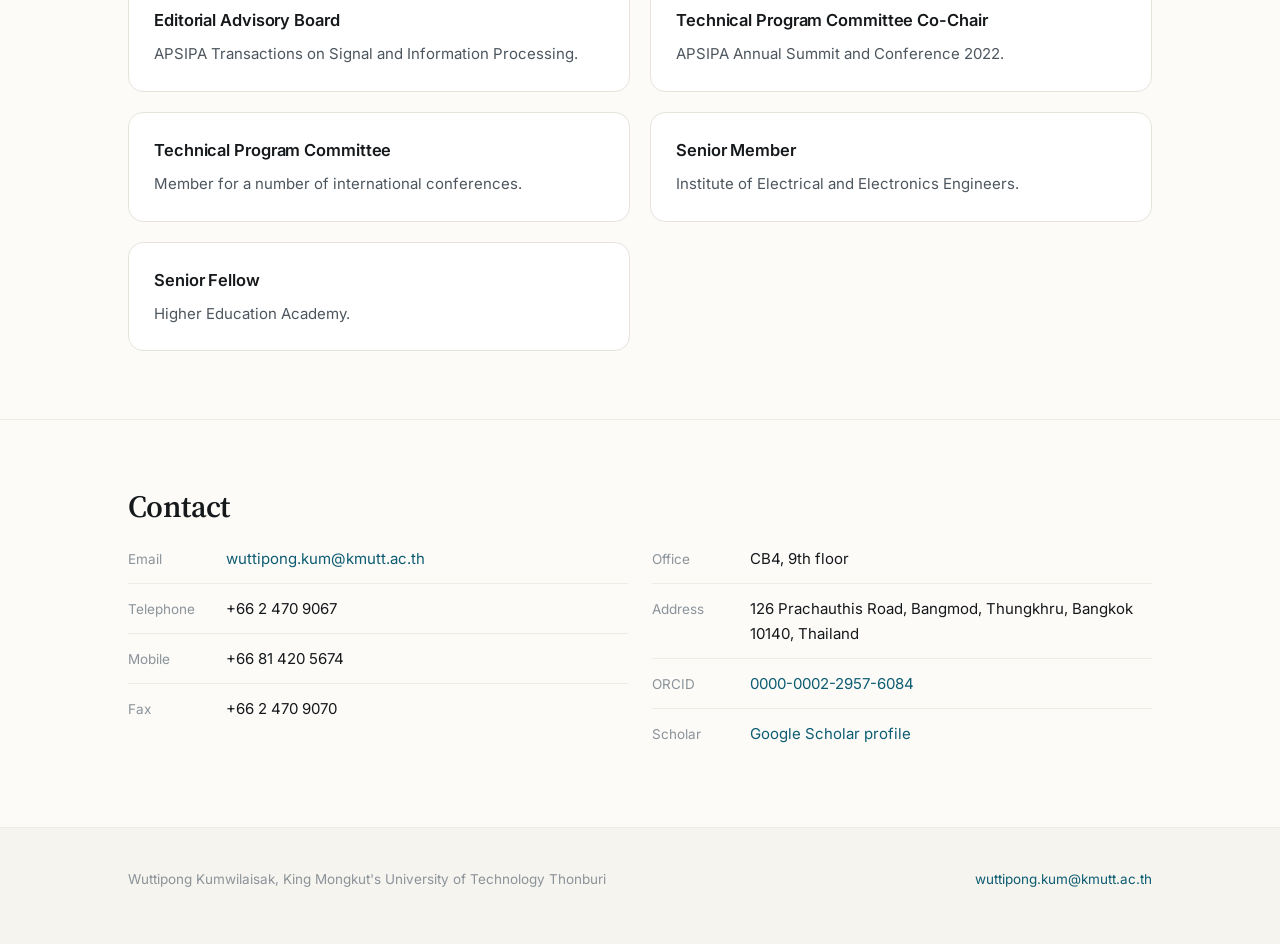
==== commit 9efc4a80: "Add the University Council appointment at Thonburi University to the CV Listed first under professio" ====
--- a/cv.html
+++ b/cv.html
@@ -113,6 +113,7 @@
   <div class="wrap">
     <h2>Professional service</h2>
     <div class="grid2">
+      <div class="card reveal"><h3>University Council Member</h3><p>Thonburi University.</p></div>
       <div class="card reveal"><h3>APSIPA Distinguished Lecturer</h3><p>Appointed for 2026 to 2027.</p></div>
       <div class="card reveal"><h3>Editorial Advisory Board</h3><p>APSIPA Transactions on Signal and Information Processing.</p></div>
       <div class="card reveal"><h3>Technical Program Committee Co-Chair</h3><p>APSIPA Annual Summit and Conference 2022.</p></div>
